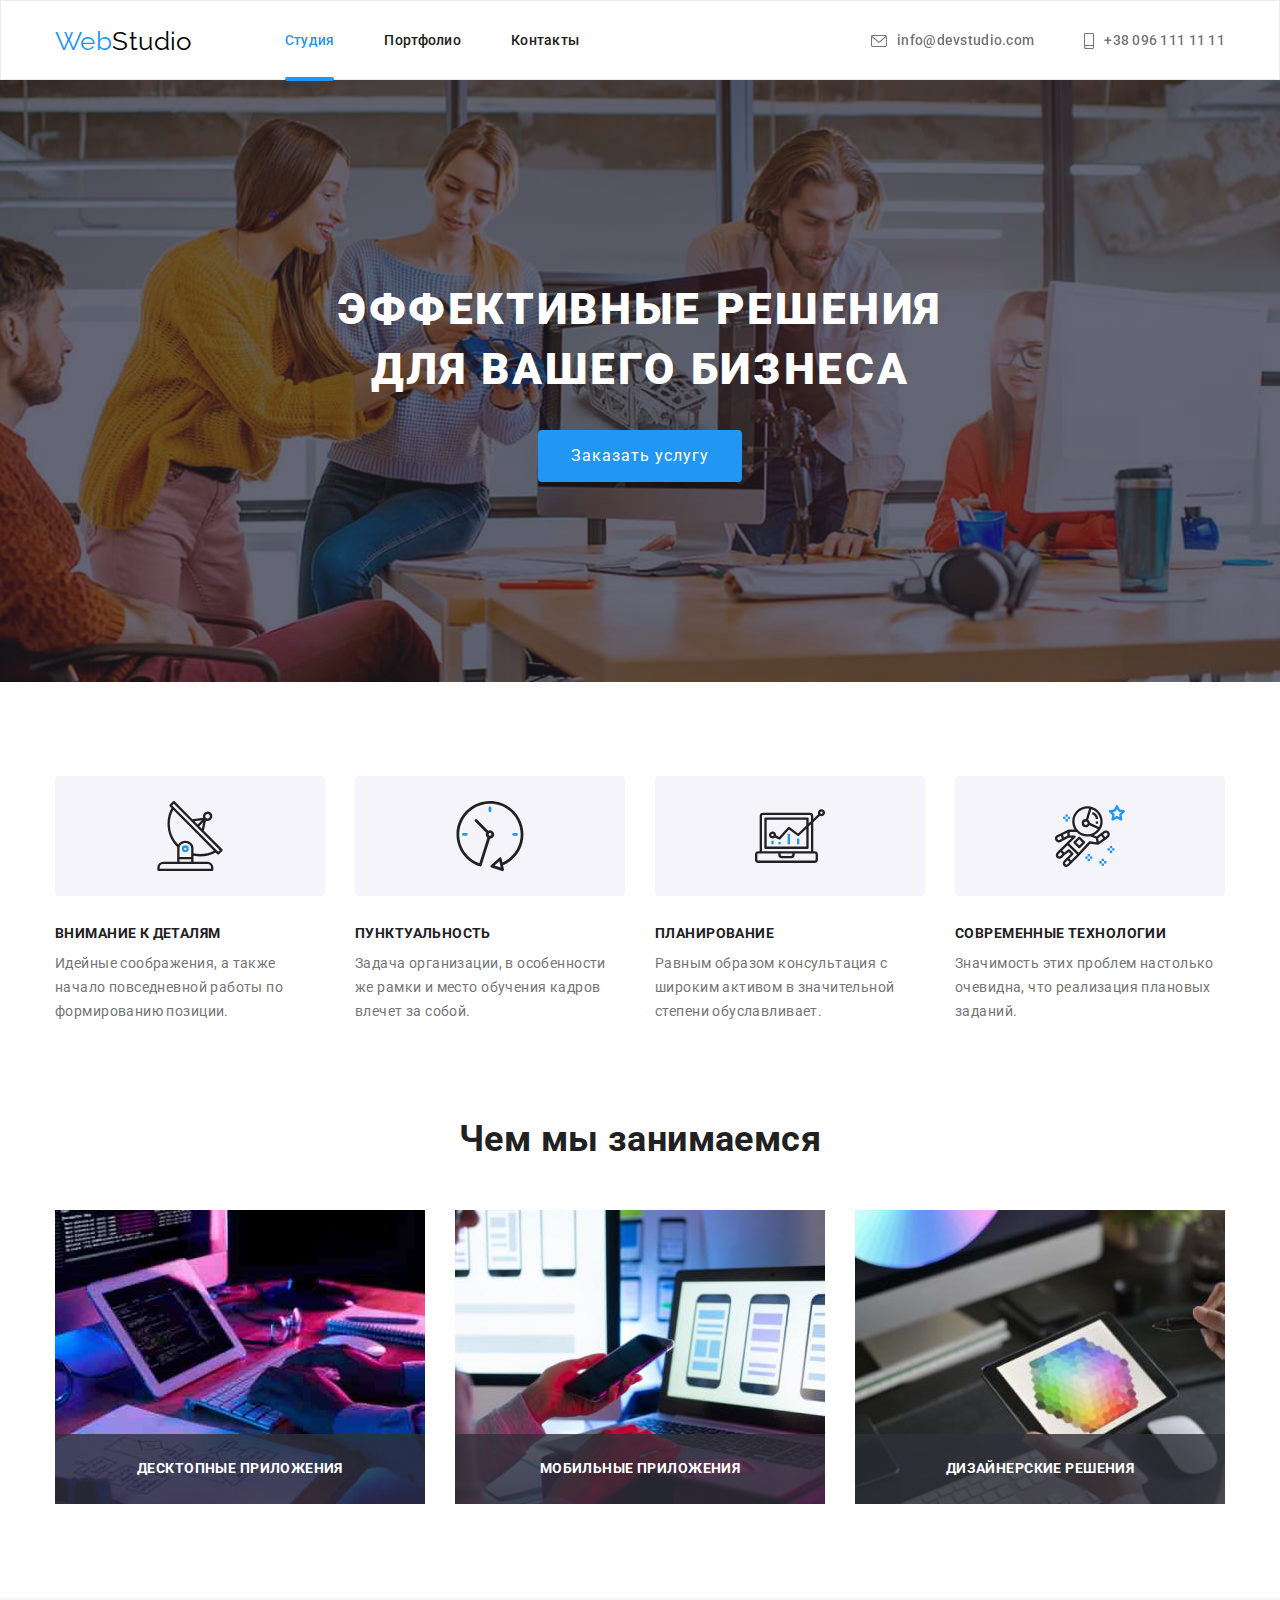
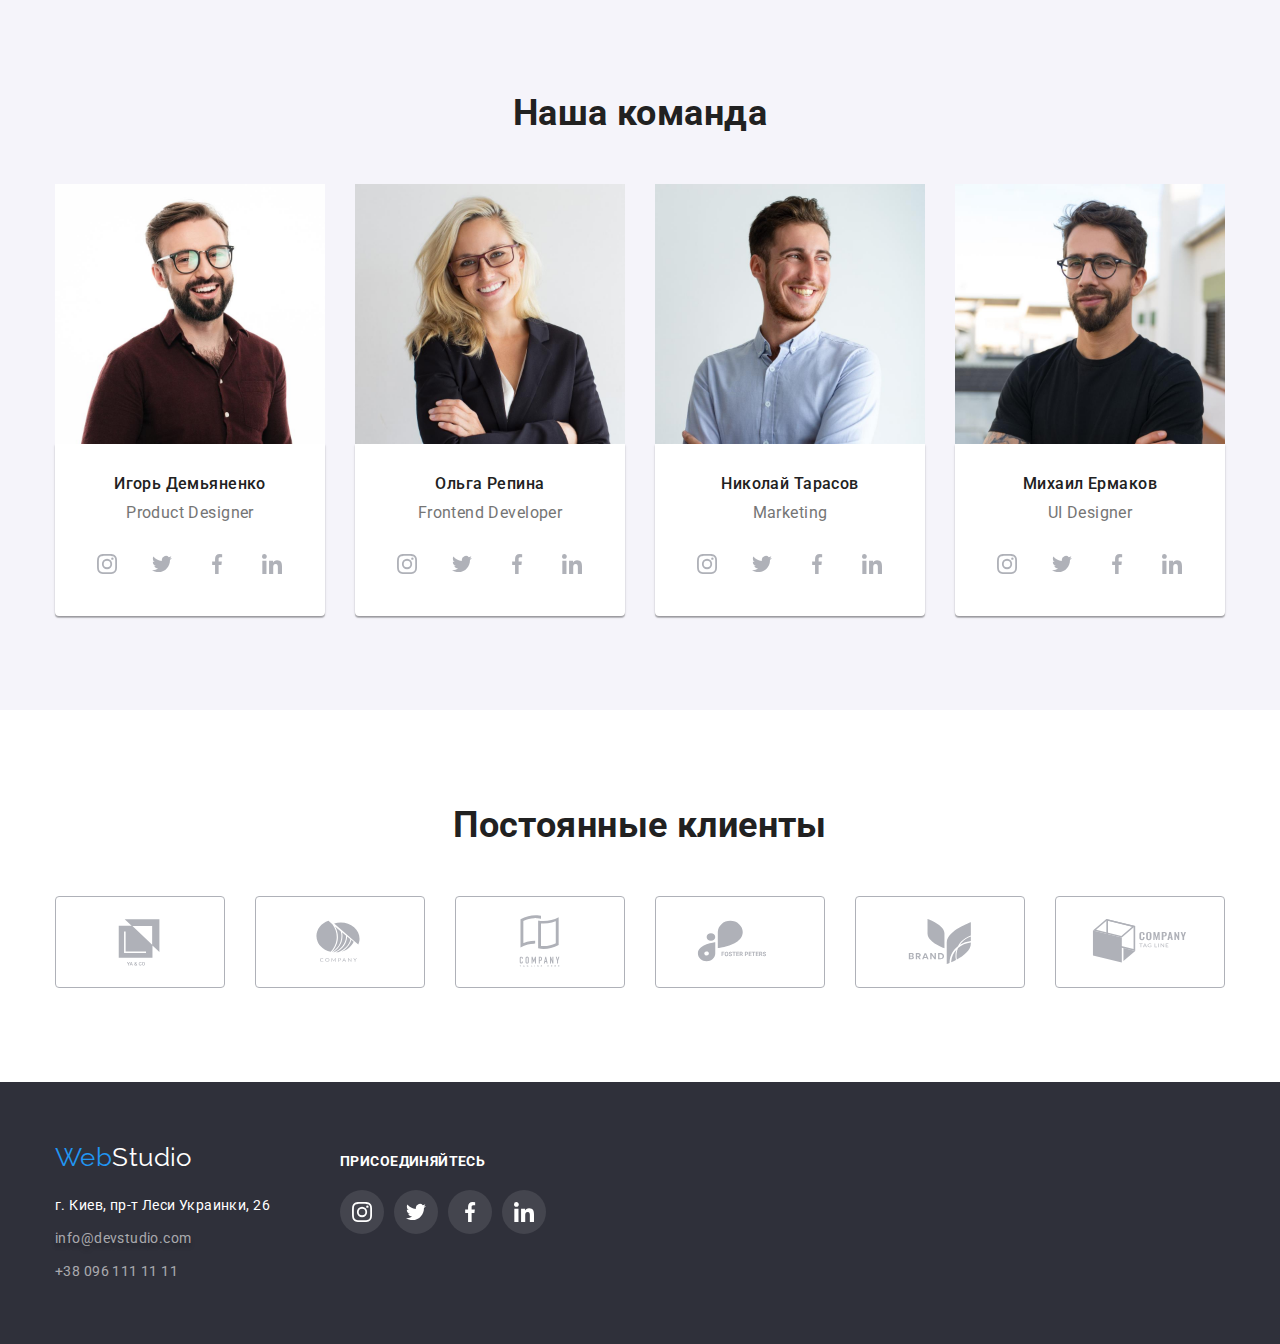
==== index.html @ cf783aad "+" ====
<!DOCTYPE html>
<html lang="ru">
<head>
  <meta charset="UTF-8">
  <meta http-equiv="X-UA-Compatible" content="IE=edge">
  <meta name="viewport" content="width=device-width, initial-scale=1.0">
  <title>WebStudio</title>
  <link rel="preconnect" href="https://fonts.gstatic.com">
  <link href="https://fonts.googleapis.com/css2?family=Raleway:wght@700&family=Roboto:wght@400;500;700;900&display=swap"
    rel="stylesheet">
  <link rel="stylesheet" href="https://cdnjs.cloudflare.com/ajax/libs/modern-normalize/1.0.0/modern-normalize.min.css">
  <link rel="stylesheet" href="./css/styles.css">
</head>
<body>
  <header class="header">
    <div class="container nav">
      <nav class="main-nav">
        <a href="./index.html" class="logo part-one" lang="en">Web<span class="logo part-two">Studio</span></a>
        <ul class="site-nav">
          <li class="item"><a href="./index.html" class="link current">Студия</a></li>
          <li class="item"><a href="./portfolio.html" class="link">Портфолио</a></li>
          <li class="item"><a href="" class="link">Контакты</a></li>  
        </ul>
      </nav>
      <ul class="contact-header">
        <li class="item"><a href="mailto:info@devstudio.com" class="link " lang="en"><svg class="svg-email">
          <use href="./images/icon.svg#icon-envelope"></use>
        </svg> info@devstudio.com</a></li>
        <li class="item"><a href="tel:+380961111111" class="link "> <svg class="svg-tell">
          <use href="./images/icon.svg#icon-smartphone"></use>
        </svg>+38 096 111 11 11</a></li>
      </ul>
    </div>
  </header>
  <main>
    <!--Banner-->
    <section class="banner">
      <h1 class="banner-title">Эффективные решения <br> для вашего бизнеса</h1>
      <button class="buttun primary" data-modal-open type="button"> Заказать услугу </button>
    </section>
    <div class="backdrop is-hidden" data-modal>
      <div class="modal">
        <button class="buttun close" data-modal-close>
          <span class="hide">Закрыть</span>
          <svg class="svg-buttun">
            <use href="./images/icon.svg#icon-close-black"></use>
          </svg>
        </button>

        <h2>Оставьте свои данные, мы вам перезвоним</h2>
        <form class="js-speaker-form">
          <label for="name">Имя</label>
          <input type="text" name="name" id="name">
          <svg class="svg-buttun">
            <use href="./images/icon.svg#icon-human-modal-+"></use>
          </svg>

          <label for="tel">Телефон</label>
          <input type="tel" name="tel" id="tel">
          <svg class="svg-buttun">
            <use href="./images/icon.svg#icon-phone-modal"></use>
          </svg>

          <label for="email">Почта</label>
          <input type="email" name="email" id="email">
          <svg class="svg-buttun">
            <use href="./images/icon.svg#icon-mail-modal"></use>
          </svg>

          <label for="feedback">Коментарий</label>
          <textarea name="feedback" rows="5" id="feedback" placeholder="Введите текст"></textarea>
          <div role="agreement-conditions">
            <input type="checkbox" name="agreement-conditions" value="agreement-conditions" id="agreement-conditions">
            <label for="agreement-conditions">Соглашаюсь с рассылкой и принимаю <span>Условия договора</span> </label>
          </div>



          <button type="submit">Отправить</button>
        </form>
      </div>
    </div>
    <!--particular qualities-->
    <section class="section">
      <div class="container">
        <h2 class="section-title hide"> Особенности </h2>
        <ul class="qualities-list">
          <li class="item">
            <div class="icon-svg"><svg class="svg-qualities">
              <use href="./images/icon.svg#icon-antenna"></use>
              </svg>
            </div>
            <h3 class="title">Внимание к деталям</h3>
            <p> Идейные соображения, а также начало повседневной работы по формированию позиции.</p>
          </li> 
          <li class="item">
            <div class="icon-svg">
              <svg class="svg-qualities">
              <use href="./images/icon.svg#icon-clock"></use>
              </svg>
            </div>
            <h3 class="title">Пунктуальность</h3>
            <p> Задача организации, в особенности же рамки и место обучения кадров влечет за собой.</p>
          </li>
          <li class="item">
            <div class="icon-svg">
              <svg class="svg-qualities">
              <use href="./images/icon.svg#icon-diagram"></use>
              </svg>
            </div>
            <h3 class="title">Планирование</h3>
            <p> Равным образом консультация с широким активом в значительной степени обуславливает.</p>
          </li>
          <li class="item">
            <div class="icon-svg">
              <svg class="svg-qualities">
              <use href="./images/icon.svg#icon-astronaut"></use>
              </svg>
            </div>
            <h3 class="title">Современные технологии</h3>
            <p> Значимость этих проблем настолько очевидна, что реализация плановых заданий.</p>
          </li>
        </ul> 
      </div>
    </section>
    <!--What are we doing-->
    <section class="section doing">
      <div class="container">
        <h2 class="section-title">Чем мы занимаемся</h2>
        <ul class="doing-list">
          <li class="item"> 
            <div class="product-thumb">
              <img class="card-image no-gap" src="./images/leptop.jpg" alt="ноутбук" width="370" height="294"> 
              <div class="box">
                <h3 class="title">Десктопные приложения</h3>
              </div>              
            </div>
          </li>
          <li class="item">
            <div class="product-thumb">
              <img class="card-image no-gap" src="./images/phone.jpg" alt="телефон" width="370" height="294">
              <div class="box">
                <h3 class="title">Мобильные приложения</h3>
              </div>              
            </div>
          </li>
          <li class="item">
            <div class="product-thumb">
              <img class="card-image no-gap" src="./images/tablet.jpg" alt="планшет" width="370" height="294">
              <div class="box">
                <h3 class="title">Дизайнерские решения</h3>
              </div>               
            </div>
          </li>
        </ul>
      </div>
    </section>
    <!--Team-->
    <section class="section team">
      <div class="container">
        <h2 class="section-title">Наша команда</h2>
        <ul class="team-list">
          <li class="item">
            <img class="card-image no-gap" src="./images/product.jpg" alt="Дизайнер_продуктов" width="270" height="260" >
            <div class="content-team">
              <h3 class="title name">Игорь Демьяненко</h3>  
              <p class="text" lang="en"> Product Designer </p>
              <ul class="social-network-list">
                <li class="item"><a href="" class="link-instagram" target="_blank" rel="noreferrer noopener"><svg
                      class="svg-social-network">
                      <use href="./images/icon.svg#icon-instagram"></use>
                    </svg><span class="hide" lang="en">Instagram</span></a></li>
                <li class="item"><a href="" class="link-twitter" target="_blank" rel="noreferrer noopener"><svg
                      class="svg-social-network">
                      <use href="./images/icon.svg#icon-twitter"></use>
                    </svg> <span class="hide" lang="en">Twitter</span></a></li>
                <li class="item"><a href="" class="link-facebook" target="_blank" rel="noreferrer noopener"><svg
                      class="svg-social-network">
                      <use href="./images/icon.svg#icon-facebook"></use>
                    </svg> <span class="hide" lang="en">Facebook</span></a></li>
                <li class="item"><a href="" class="link-linkedin" target="_blank" rel="noreferrer noopener"><svg
                      class="svg-social-network">
                      <use href="./images/icon.svg#icon-linkedin"></use>
                    </svg> <span class="hide" lang="en">Linkedin</span></a></li>
              </ul>
            </div>
          
          </li>
          <li class="item">
            <img class="card-image no-gap" src="./images/frontend.jpg" alt="Фронтенд-разработчик" width="270" height="260">
            <div class="content-team">
              <h3 class="title name">Ольга Репина</h3>
              <p class="text" lang="en"> Frontend Developer </p>
              <ul class="social-network-list">
                <li class="item"><a href="" class="link-instagram" target="_blank" rel="noreferrer noopener"><svg
                      class="svg-social-network">
                      <use href="./images/icon.svg#icon-instagram"></use>
                    </svg><span class="hide" lang="en">Instagram</span></a></li>
                <li class="item"><a href="" class="link-twitter" target="_blank" rel="noreferrer noopener"><svg
                      class="svg-social-network">
                      <use href="./images/icon.svg#icon-twitter"></use>
                    </svg> <span class="hide" lang="en">Twitter</span></a></li>
                <li class="item"><a href="" class="link-facebook" target="_blank" rel="noreferrer noopener"><svg
                      class="svg-social-network">
                      <use href="./images/icon.svg#icon-facebook"></use>
                    </svg> <span class="hide" lang="en">Facebook</span></a></li>
                <li class="item"><a href="" class="link-linkedin" target="_blank" rel="noreferrer noopener"><svg
                      class="svg-social-network">
                      <use href="./images/icon.svg#icon-linkedin"></use>
                    </svg> <span class="hide" lang="en">Linkedin</span></a></li>
              </ul>
            </div>
          </li>
          <li class="item">
            <img class="card-image no-gap" src="./images/marketing.jpg" alt="Маркетолог" width="270" height="260">
            <div class="content-team">
              <h3 class="title name">Николай Тарасов</h3>
              <p class="text" lang="en"> Marketing </p>
              <ul class="social-network-list">
                <li class="item"><a href="" class="link-instagram" target="_blank" rel="noreferrer noopener"><svg
                      class="svg-social-network">
                      <use href="./images/icon.svg#icon-instagram"></use>
                    </svg><span class="hide" lang="en">Instagram</span></a></li>
                <li class="item"><a href="" class="link-twitter" target="_blank" rel="noreferrer noopener"><svg
                      class="svg-social-network">
                      <use href="./images/icon.svg#icon-twitter"></use>
                    </svg> <span class="hide" lang="en">Twitter</span></a></li>
                <li class="item"><a href="" class="link-facebook" target="_blank" rel="noreferrer noopener"><svg
                      class="svg-social-network">
                      <use href="./images/icon.svg#icon-facebook"></use>
                    </svg> <span class="hide" lang="en">Facebook</span></a></li>
                <li class="item"><a href="" class="link-linkedin" target="_blank" rel="noreferrer noopener"><svg
                      class="svg-social-network">
                      <use href="./images/icon.svg#icon-linkedin"></use>
                    </svg> <span class="hide" lang="en">Linkedin</span></a></li>
              </ul>
            </div>
          </li>
          <li class="item">
            <img class="card-image no-gap" src="./images/designer.jpg" alt="Дизайнер_пользовательского_интерфейса" width="270" height="260">
            <div class="content-team">
              <h3 class="title name">Михаил Ермаков</h3>
              <p class="text" lang="en"> UI Designer </p>
              <ul class="social-network-list">
                <li class="item"><a href="" class="link-instagram" target="_blank" rel="noreferrer noopener"><svg
                      class="svg-social-network">
                      <use href="./images/icon.svg#icon-instagram"></use>
                    </svg><span class="hide" lang="en">Instagram</span></a></li>
                <li class="item"><a href="" class="link-twitter" target="_blank" rel="noreferrer noopener"><svg
                      class="svg-social-network">
                      <use href="./images/icon.svg#icon-twitter"></use>
                    </svg> <span class="hide" lang="en">Twitter</span></a></li>
                <li class="item"><a href="" class="link-facebook" target="_blank" rel="noreferrer noopener"><svg
                      class="svg-social-network">
                      <use href="./images/icon.svg#icon-facebook"></use>
                    </svg> <span class="hide" lang="en">Facebook</span></a></li>
                <li class="item"><a href="" class="link-linkedin" target="_blank" rel="noreferrer noopener"><svg
                      class="svg-social-network">
                      <use href="./images/icon.svg#icon-linkedin"></use>
                    </svg> <span class="hide" lang="en">Linkedin</span></a></li>
              </ul>
            </div>
          </li>
        </ul>
      </div>
    </section>
    <!--Regular customers-->
    <section class="regular-customers">
      <div class="container">
        <h2 class="section-title">Постоянные клиенты</h2>
        <ul class="regular-customers-list">
          <li class="item"><a href="" class="link-company"><svg class="svg-company" >
            <use href="./images/icon.svg#icon-yaco">
            </use></svg></a></li>
          <li class="item"><a href="" class="link-company"><svg class="svg-company">
            <use href="./images/icon.svg#icon-company"></use>
          </svg></a></li>
          <li class="item"><a href="" class="link-company"><svg class="svg-company">
            <use href="./images/icon.svg#icon-company_tag_line_here"></use>
          </svg></a></li>
          <li class="item"><a href="" class="link-company"><svg class="svg-company">
            <use href="./images/icon.svg#icon-foster_peters"></use>
          </svg></a></li>
          <li class="item"><a href="" class="link-company"><svg class="svg-company">
            <use href="./images/icon.svg#icon-brand"></use>
          </svg></a></li>
          <li class="item"><a href="" class="link-company"><svg class="svg-company">
            <use href="./images/icon.svg#icon-company_tag_line"></use>
          </svg></a></li>
        </ul>
      </div>
    </section>
  </main>
  <footer>
    <div class="container footer">
      <div>
        <a href="./index.html" class="logo part-one footer" lang="en">Web<span class="logo part-three">Studio</span></a>
        <address class="address">
          <p class="location">г. Киев, пр-т Леси Украинки, 26</p>
          <ul class="contact-footer">
            <li class="item"><a href="mailto:info@devstudio.com" class="link mail" lang="en">info@devstudio.com</a></li>
            <li class="item"><a href="tel:+380961111111" class="link">+38 096 111 11 11</a></li>
          </ul>
        </address>
      </div>
      <div class="social-network-footer">
        <h2 class="social-titel">Присоединяйтесь</h2>
        <ul class="social-network-list">
          <li class="item"><a href="" class="link-instagram" target="_blank" rel="noreferrer noopener"><svg class="svg-social-network">
            <use href="./images/icon.svg#icon-instagram"></use>
          </svg><span class="hide" lang="en">Instagram</span></a></li>
          <li class="item"><a href="" class="link-twitter" target="_blank" rel="noreferrer noopener"><svg class="svg-social-network">
            <use href="./images/icon.svg#icon-twitter"></use>
          </svg>  <span class="hide" lang="en">Twitter</span></a></li>
          <li class="item"><a href="" class="link-facebook" target="_blank" rel="noreferrer noopener"><svg class="svg-social-network">
            <use href="./images/icon.svg#icon-facebook"></use>
          </svg> <span class="hide" lang="en">Facebook</span></a></li>
          <li class="item"><a href="" class="link-linkedin" target="_blank" rel="noreferrer noopener"><svg class="svg-social-network">
            <use href="./images/icon.svg#icon-linkedin"></use>
          </svg> <span class="hide" lang="en">Linkedin</span></a></li>
        </ul>
      </div>
    </div>
  </footer>
  <!--Auto height header -->
  <script>
    const { height : HeaderHeight } = document
     .querySelector(".header")
     .getBoundingClientRect();
    
    document.body.style.paddingTop= `${HeaderHeight}px`;
      
  </script>
  <script src="./js/modal.js"></script>
  <script>
    (() => {
        document.querySelector('.js-speaker-form').addEventListener('submit', e => {
          e.preventDefault();

          new FormData(e.currentTarget).forEach((value, name) =>
            console.log(`${name}: ${value}`),
          );
        });
      })();
  </script>
</body>
</html>
---- css/styles.css ----
/* Цвет основного текста #757575 */
/* Вторичный цвет текста #212121 */
/* Вторичный цвет футера текста #FFFFFF*/
/* Цвет логотипа  #2196F3 ,#000000*/
/* Акцент #2196F3 */
/* Основной цвет фона #757575 */
/* Вторичный цвет фона #F5F4FA */
/* Цвет фона банер и футер #2F303A */

:root {
  --primary-text-color: #757575;
  --tiile-text-color: #212121;
  --accent-color: #2196f3;
  --accent-secondary-color: #188ce8;
  --primary-background-color: #ffffff;
  --secondary-background-color: #2f303a;
  --third-background-color: #f5f4fa;
  --logo-color: #000000;
  --contact-text-footer-color: rgba(255, 255, 255, 0.6);
}

body {
  margin: 0;
  background-color: var(--primary-background-color);
  color: var(--primary-text-color);
  font-family: Roboto, sans-serif;
  font-size: 14px;
  line-height: 1.71;
  letter-spacing: 0.03em;
}
/*========Reset==========*/
ul {
  margin: 0;
  padding: 0;
  list-style: none;
}

h1,
h2,
h3,
p {
  margin-top: 0;
  margin-bottom: 0;
}
h1,
h2,
h3 {
  font-size: 14px;
}

/*=======End Reset=======*/
/*======Global class======*/
.container {
  margin-left: auto;
  margin-right: auto;
  padding-left: 15px;
  padding-right: 15px;
  width: 1200px;
}
.title {
  margin-bottom: 10px;
}
.section {
  padding-top: 94px;
  padding-bottom: 94px;
}
.hide-banner,
.section-title.hide,
.social-network-list .hide,
.backdrop .hide {
  position: absolute;
  width: 1px;
  height: 1px;
  margin: -1px;
  border: 0;
  padding: 0;
  white-space: nowrap;
  clip-path: inset(100%);
  clip: rect(0 0 0 0);
  overflow: hidden;
}

/*======buttun==========*/
.buttun {
  cursor: pointer;
  font-size: 16px;
  border-radius: 4px;
  border: 1px solid transparent;

  transition: background-color 250ms cubic-bezier(0.4, 0, 0.2, 1),
    color 250ms cubic-bezier(0.4, 0, 0.2, 1),
    box-shadow 250ms cubic-bezier(0.4, 0, 0.2, 1);
}
.buttun.primary {
  display: inline-block;

  color: var(--primary-background-color);
  background-color: var(--accent-color);
  line-height: 1.88;

  letter-spacing: 0.06em;
  padding: 10px 32px;
  text-align: center;
}
.buttun.secondary {
  display: inline-block;
  color: var(--tiile-text-color);
  background-color: var(--third-background-color);
  font-weight: 500;
  line-height: 1.63;
  padding: 6px 22px;
  min-width: 73px;
  min-height: 38px;
  text-align: center;
}
.buttun.primary:hover,
.buttun.primary:focus {
  background-color: var(--accent-secondary-color);
}
.buttun.secondary:hover,
.buttun.secondary:focus {
  color: var(--primary-background-color);
  background-color: var(--accent-color);
  box-shadow: 0px 3px 1px rgba(0, 0, 0, 0.1), 0px 1px 2px rgba(0, 0, 0, 0.08),
    0px 2px 2px rgba(0, 0, 0, 0.12);
  border-radius: 4px;
}
/*====== END Global class======*/
/*=======Header============*/
/*=======Logo==============*/
.header {
  position: fixed;
  top: 0;
  left: 0;

  width: 100%;
  height: 80px;

  background-color: var(--primary-background-color);
  border: 1px solid #ececec;
  z-index: 2;
}

.logo {
  font-family: Raleway, sans-serif;
  font-size: 26px;
  line-height: 1.19;
  text-decoration: none;
}
.logo.part-one {
  color: var(--accent-color);
}
.logo.part-two {
  color: var(--logo-color);
}
.container.nav,
.main-nav {
  display: flex;
  align-items: center;
}

/*=======Site nav=======*/
.site-nav {
  display: flex;
  margin-left: 93px;
}
.site-nav .link {
  display: block;
  padding-top: 32px;
  padding-bottom: 32px;

  color: var(--tiile-text-color);

  font-weight: 500;
  line-height: 1.14;
  letter-spacing: 0.02em;
  text-decoration: none;

  transition: color 250ms cubic-bezier(0.4, 0, 0.2, 1);
}
.site-nav .link:hover,
.site-nav .link:focus {
  color: var(--accent-color);
}
.site-nav .link.current {
  position: relative;
  color: var(--accent-color);
}
.site-nav .link.current::after {
  position: absolute;
  bottom: 0;
  left: 0;

  display: block;
  content: '';
  height: 4px;
  width: 100%;
  margin-top: 28px;
  background: #2196f3;
  border-radius: 2px;
}
.contact-header .item + .item,
.site-nav .item + .item {
  margin-left: 50px;
}

/*======contact==========*/
.contact-header {
  display: flex;
  margin-left: auto;
}

.contact-header .link {
  display: flex;
  align-items: center;
  padding-top: 32px;
  padding-bottom: 32px;

  color: var(--primary-text-color);

  font-weight: 500;
  line-height: 1.14;
  letter-spacing: 0.02em;
  text-decoration: none;

  transition: color 250ms cubic-bezier(0.4, 0, 0.2, 1);
}
.contact-footer .link {
  color: var(--contact-text-footer-color);
  line-height: 1.71;
  text-decoration: none;
}
.contact-footer .link.mail {
  text-shadow: 0px 4px 4px rgba(0, 0, 0, 0.25);
}

.contact-header .link:hover,
.contact-header .link:focus {
  color: var(--accent-color);
}
.contact-header .item.email,
.contact-header .item.tell {
  display: flex;
  align-items: center;
}
.contact-header .svg-email {
  width: 16px;
  height: 12px;
  margin-right: 10px;
  fill: currentColor;
}
.contact-header .svg-tell {
  width: 10px;
  height: 16px;
  margin-right: 10px;
  fill: currentColor;
}

/*======= END Header============*/
/*========Main===========*/
/*========Banner=========*/
.banner {
  max-width: 1600px;
  margin-left: auto;
  margin-right: auto;
  background-color: var(--secondary-background-color);
  background-image: linear-gradient(
      to right,
      rgba(47, 48, 58, 0.4),
      rgba(47, 48, 58, 0.4)
    ),
    url(../images/baner.jpg);
  background-repeat: no-repeat;
  background-position: center;
  background-size: cover;
  text-align: center;
  padding: 200px 0;
}
.banner-title {
  margin-bottom: 30px;
  color: var(--primary-background-color);
  font-weight: 900;
  font-size: 44px;
  line-height: 1.36;
  letter-spacing: 0.06em;
  text-transform: uppercase;
}
.section-title,
.hide-banner {
  margin-bottom: 50px;
  color: var(--tiile-text-color);
  font-size: 36px;
  line-height: 1.17;
  text-align: center;
}

/*======particular qualities======*/
.qualities-list,
.doing-list,
.team-list {
  display: flex;
}
.qualities-list .item + .item,
.doing-list .item + .item,
.team-list .item + .item {
  margin-left: 30px;
}
.qualities-list .item,
.team-list .item {
  width: 270px;
}
.qualities-list .title {
  color: var(--tiile-text-color);
  line-height: 1.14;
  text-transform: uppercase;
}
.icon-svg {
  display: flex;
  align-items: center;
  justify-content: center;
  height: 120px;
  background-color: #f5f4fa;
  border-radius: 4px;
  margin-bottom: 30px;
}
.qualities-list .svg-qualities {
  width: 70px;
  height: 70px;
}
/*========What are we doing========*/
.section.doing {
  padding-top: 0;
  padding-bottom: 94px;
}
.card-image.no-gap {
  display: block;
}
.doing-list .item {
  width: 370px;
}
.doing-list .product-thumb {
  position: relative;
}
.section.doing .box {
  position: absolute;
  bottom: 0;
  right: 0;

  display: flex;
  align-items: center;
  justify-content: center;
  text-align: center;
  width: 370px;
  height: 70px;

  background: rgba(47, 48, 58, 0.8);
}
.section.doing .title {
  color: var(--primary-background-color);
  line-height: 1.14;
  text-transform: uppercase;
  margin: 0;
}
/*========Team=========*/
.section.team {
  text-align: center;
  background-color: var(--third-background-color);
}
.content-team {
  padding: 30px;
  background-color: var(--primary-background-color);
  box-shadow: 0px 1px 3px rgba(0, 0, 0, 0.12), 0px 1px 1px rgba(0, 0, 0, 0.14),
    0px 2px 1px rgba(0, 0, 0, 0.2);
  border-radius: 0px 0px 4px 4px;
}
.team-list .title {
  color: var(--tiile-text-color);
  font-weight: 500;
}
.team-list .text,
.team-list .title {
  font-size: 16px;
  line-height: 1.19;
}
.content-team .svg-social-network {
  height: 20px;
  width: 20px;
  fill: currentColor;
}
.content-team .link-instagram,
.content-team .link-twitter,
.content-team .link-facebook,
.content-team .link-linkedin {
  color: #afb1b8;
  background-color: transparent;

  transition: color 250ms cubic-bezier(0.4, 0, 0.2, 1),
    background-color 250ms cubic-bezier(0.4, 0, 0.2, 1);
}
.content-team .link-instagram:hover,
.content-team .link-twitter:hover,
.content-team .link-facebook:hover,
.content-team .link-linkedin:hover,
.content-team .link-instagram:focus,
.content-team .link-twitter:focus,
.content-team .link-facebook:focus,
.content-team .link-linkedin:focus {
  color: var(--primary-background-color);
  background-color: var(--accent-color);
}
/*=========Regular customers======*/
.regular-customers {
  padding: 94px 0;
}
.regular-customers-list {
  display: flex;
}

.regular-customers-list .svg-company {
  width: 106px;
  height: 60px;
  fill: currentColor;
}

.regular-customers-list .link-company {
  display: flex;
  align-items: center;
  justify-content: center;
  width: 170px;
  height: 92px;
  border: 1px solid #afb1b8;
  border-radius: 4px;
  color: #afb1b8;

  transition: color 250ms cubic-bezier(0.4, 0, 0.2, 1),
    border 250ms cubic-bezier(0.4, 0, 0.2, 1);
}
.regular-customers-list .link-company:hover,
.regular-customers-list .link-company:focus {
  border: 1px solid var(--accent-color);
  color: var(--accent-color);
}
.regular-customers-list .item + .item {
  margin-left: 30px;
}

/*========Portfolio========*/
.section.portfolio {
  padding-top: 88px;
  padding-bottom: 100px;
}
.filter-list {
  display: flex;
  justify-content: center;
  margin-bottom: 34px;
}
.filter-list .item + .item {
  margin-left: 8px;
}
.portfolio-list {
  display: flex;
  flex-wrap: wrap;
}
.portfolio-list .item {
  flex-basis: calc((100% - 60px) / 3);
  margin-right: 30px;
  margin-bottom: 30px;
  background: var(--primary-background-color);
}
.portfolio-list .item:nth-child(3n) {
  margin-right: 0;
}
.portfolio-list .item:nth-last-child(-n + 3) {
  margin-bottom: 0;
}
.portfolio-list .item-link {
  display: block;
  text-decoration: none;

  transition: box-shadow 250ms cubic-bezier(0.4, 0, 0.2, 1);
}
.portfolio-list .item-link:hover,
.portfolio-list .item-link:focus {
  box-shadow: 0px 1px 1px rgba(0, 0, 0, 0.12), 0px 4px 4px rgba(0, 0, 0, 0.06),
    1px 4px 6px rgba(0, 0, 0, 0.16);
}
.content-portfolio {
  padding: 20px 24px;
  border-right-width: 1px;
  border-right-style: solid;
  border-right-color: #eeeeee;
  border-left-width: 1px;
  border-left-style: solid;
  border-left-color: #eeeeee;
  border-bottom-width: 1px;
  border-bottom-style: solid;
  border-bottom-color: #eeeeee;
}
.portfolio-list .title {
  margin: 0 0 4px 0;
  color: var(--tiile-text-color);
  font-size: 18px;
  line-height: 2;
  letter-spacing: 0.06em;
  border-right-width: 1px;
}
.portfolio-list .text {
  font-size: 16px;
  line-height: 1.88;
  border-right-width: 1px;
  color: var(--primary-text-color);
}
.section.portfolio .product-thumb {
  position: relative;
  overflow: hidden;
}
.product-overlay {
  position: absolute;
  top: 0;
  left: 0;
  transform: translateY(294px);

  width: 100%;
  height: 100%;
  padding: 63px 24px;
  font-size: 18px;
  line-height: 1.55;

  color: var(--primary-background-color);
  background-color: rgba(33, 150, 243, 0.9);
  opacity: 0;
  transition: transform 250ms cubic-bezier(0.4, 0, 0.2, 1);
}
.item-link:hover .product-overlay,
.item-link:focus .product-overlay {
  transform: translateY(0);
  opacity: 1;
}
/*======== END Main===========*/
/*========Footer==============*/
footer {
  background-color: var(--secondary-background-color);
  padding-top: 60px;
  padding-bottom: 60px;
}
.container.footer {
  display: flex;
  align-items: baseline;
}
.address {
  margin-top: 20px;
  font-style: normal;
}
.logo.part-three {
  color: var(--primary-background-color);
}
.location {
  color: var(--primary-background-color);
  line-height: 1.71;
}
.contact-footer .item,
.location {
  margin-bottom: 9px;
  display: block;
}
.contact-footer .item:nth-child(2) {
  margin-bottom: 0;
}
.social-network-footer {
  margin-left: 70px;
}
.social-titel {
  line-height: 1.14;
  text-transform: uppercase;
  color: var(--primary-background-color);
}
.social-network-list {
  display: flex;
  margin-top: 20px;
}
.link-instagram,
.link-twitter,
.link-facebook,
.link-linkedin {
  display: flex;
  align-items: center;
  justify-content: center;
  height: 44px;
  width: 44px;
  border-radius: 50%;
  background-color: rgba(255, 255, 255, 0.1);

  transition: background-color 250ms cubic-bezier(0.4, 0, 0.2, 1);
}
.svg-social-network {
  height: 20px;
  width: 20px;
  fill: var(--primary-background-color);
}
.social-network-list .item + .item {
  margin-left: 10px;
}
.link-instagram:hover,
.link-twitter:hover,
.link-facebook:hover,
.link-linkedin:hover,
.link-instagram:focus,
.link-twitter:focus,
.link-facebook:focus,
.link-linkedin:focus {
  background-color: var(--accent-color);
}
/*========END Footer==============*/

/*========Backdrop=========*/
.backdrop {
  position: fixed;
  top: 0;
  left: 0;

  width: 100%;
  height: 100%;
  background-color: rgba(0, 0, 0, 0.2);

  z-index: 3;

  transform: scale(1);
  transition: opacity 250ms cubic-bezier(0.4, 0, 0.2, 1),
    transform 250ms cubic-bezier(0.4, 0, 0.2, 1);
}
.backdrop.is-hidden {
  opacity: 0;
  pointer-events: none;

  transform: scale(0);
  transition: opacity 250ms cubic-bezier(0.4, 0, 0.2, 1),
    transform 250ms cubic-bezier(0.4, 0, 0.2, 1);
}
.modal {
  position: absolute;
  left: 50%;
  top: 50%;
  transform: translate(-50%, -50%);

  width: 528px;
  height: 581px;

  background: var(--primary-background-color);
  box-shadow: 0px 1px 3px rgba(0, 0, 0, 0.12), 0px 1px 1px rgba(0, 0, 0, 0.14),
    0px 2px 1px rgba(0, 0, 0, 0.2);
  border-radius: 4px;
}
.buttun.close {
  display: flex;
  align-items: center;
  justify-content: center;
  height: 30px;
  width: 30px;
  margin: 8px 8px 0 490px;
  padding: 0;
  border-radius: 50%;
  background: #ffffff;
  border: 1px solid rgba(0, 0, 0, 0.1);
}
.backdrop .svg-buttun {
  width: 18px;
  height: 18px;
  fill: #000000;
}
.js-speaker-form {
  display: flex;
  flex-direction: column;
}
textarea {
  resize: none;
}
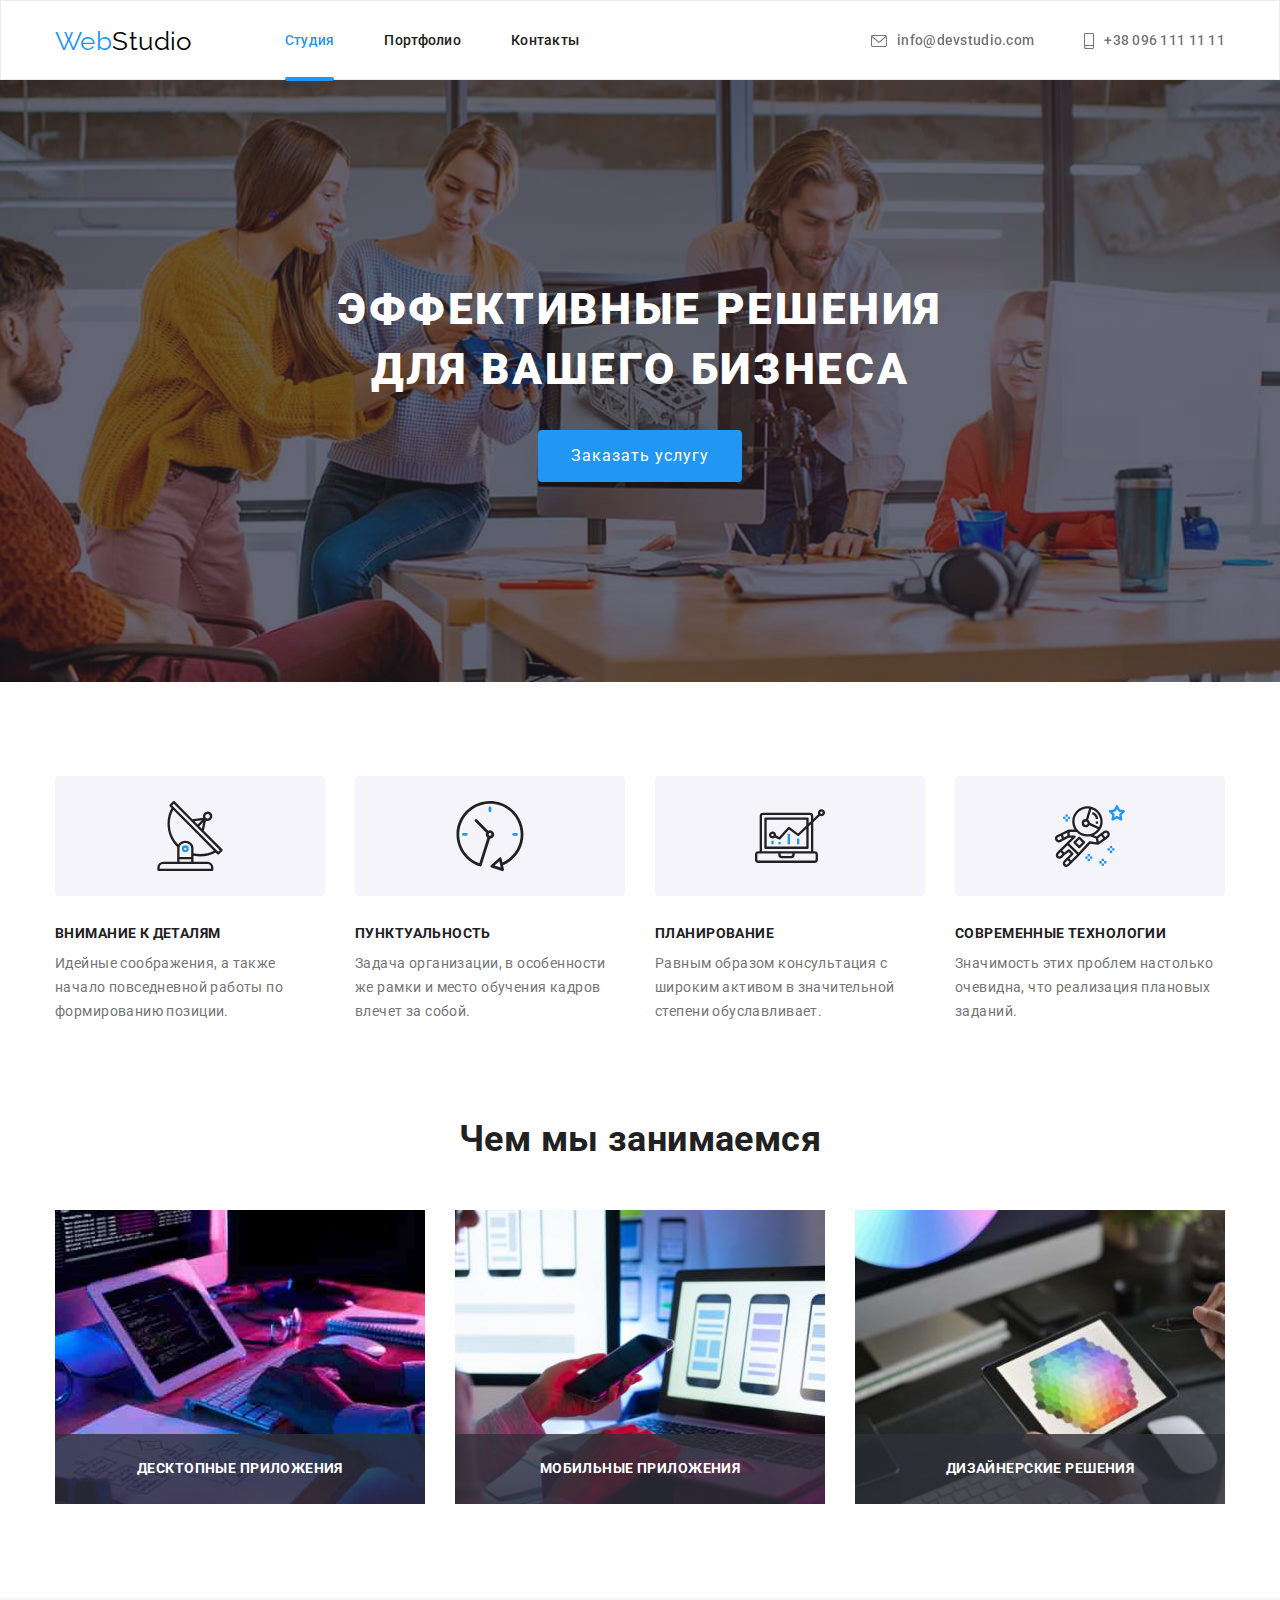
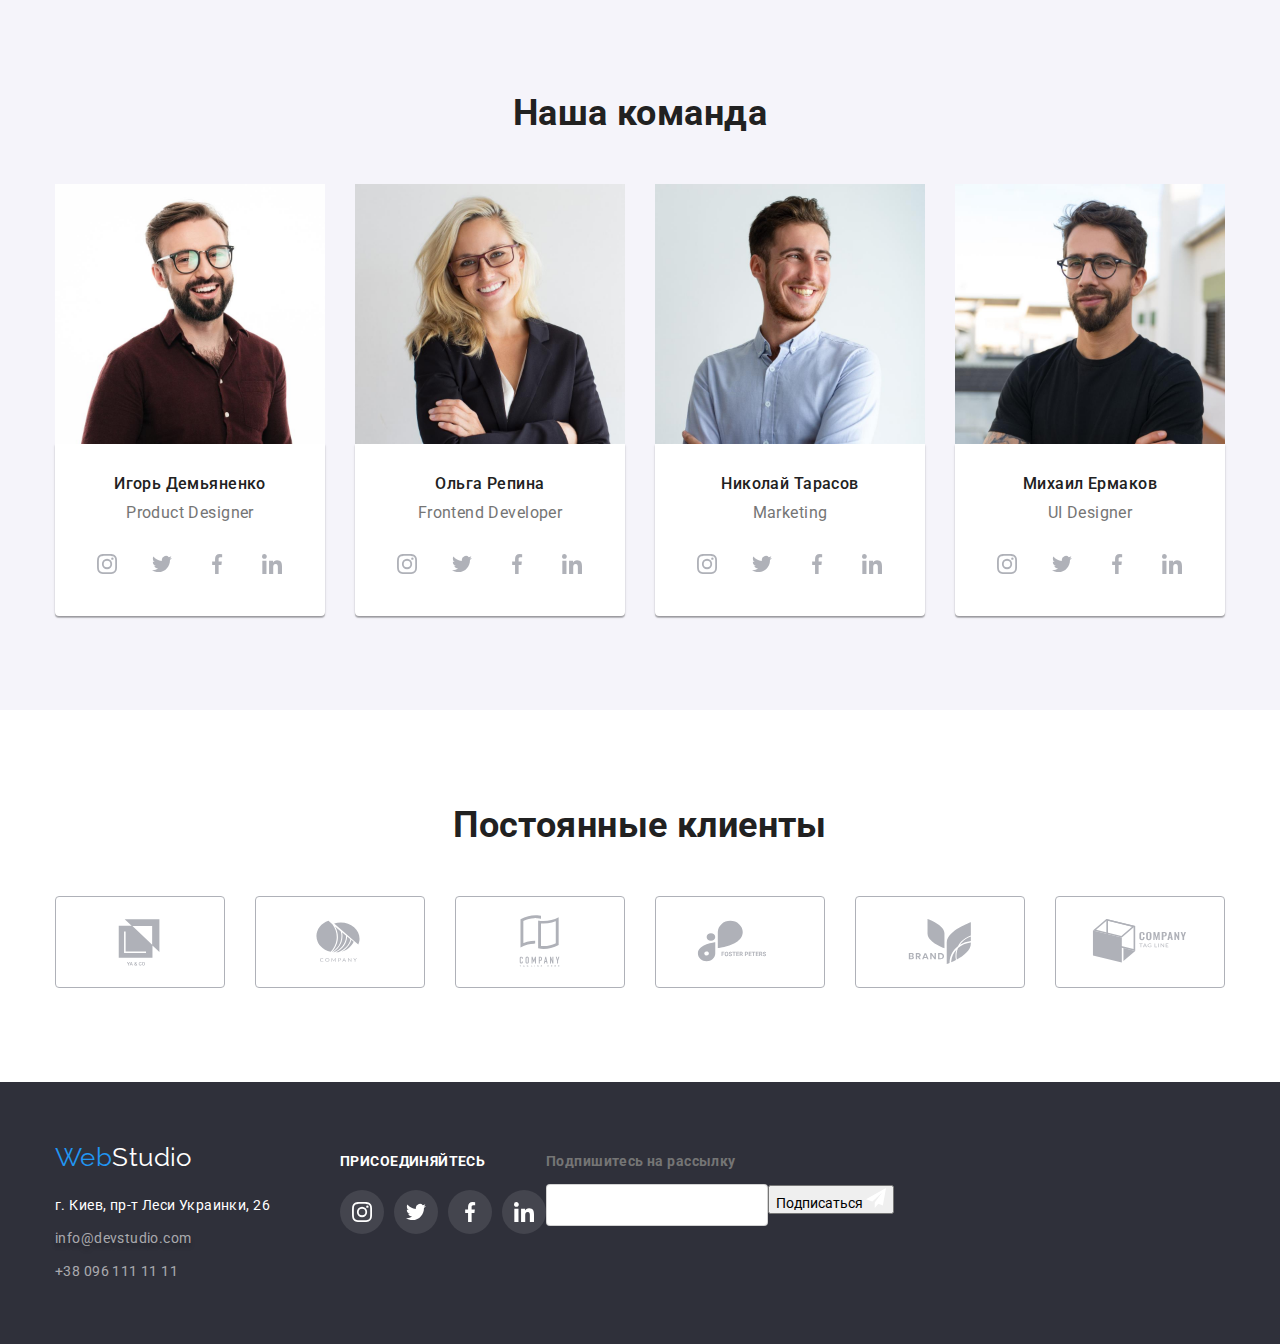
==== commit d5a83f36: "+" ====
--- a/index.html
+++ b/index.html
@@ -47,36 +47,40 @@
           </svg>
         </button>
 
-        <h2>Оставьте свои данные, мы вам перезвоним</h2>
-        <form class="js-speaker-form">
-          <label for="name">Имя</label>
-          <input type="text" name="name" id="name">
-          <svg class="svg-buttun">
-            <use href="./images/icon.svg#icon-human-modal-+"></use>
-          </svg>
+        <form class="form js-speaker-form">
+          <h2 class="form-title">Оставьте свои данные, мы вам перезвоним</h2>
+          <div class="form-field">
+            <label for="name">Имя</label>
+            <input type="text" name="name" id="name">
+            <svg class="svg-human">
+              <use href="./images/icon.svg#icon-human-modal"></use>
+            </svg>            
+          </div>
+          <div class="form-field">
+            <label for="tel">Телефон</label>
+            <input type="tel" name="tel" id="tel">
+            <svg class="svg-phone">
+              <use href="./images/icon.svg#icon-phone-modal"></use>
+            </svg>            
+          </div>
+          <div class="form-field">
+            <label for="email">Почта</label>
+            <input type="email" name="email" id="email">
+            <svg class="svg-mail">
+              <use href="./images/icon.svg#icon-mail-modal"></use>
+            </svg> 
+          </div>
+          <div class="form-field ">
+            <label for="feedback">Комментарий</label>
+            <textarea name="feedback" rows="5" id="feedback" placeholder="Введите текст"></textarea>  
+          </div>
+          
+          <div class="checkbox-agreement-conditions" role="agreement-conditions">
+            <input type="checkbox" name="agreement-conditions" value="agreement-conditions" id="agreement-conditions">
+            <label for="agreement-conditions">Соглашаюсь с рассылкой и принимаю <a href="" class="checkbox-link">Условия договора</a> </label>
+          </div>
 
-          <label for="tel">Телефон</label>
-          <input type="tel" name="tel" id="tel">
-          <svg class="svg-buttun">
-            <use href="./images/icon.svg#icon-phone-modal"></use>
-          </svg>
-
-          <label for="email">Почта</label>
-          <input type="email" name="email" id="email">
-          <svg class="svg-buttun">
-            <use href="./images/icon.svg#icon-mail-modal"></use>
-          </svg>
-
-          <label for="feedback">Коментарий</label>
-          <textarea name="feedback" rows="5" id="feedback" placeholder="Введите текст"></textarea>
-          <div role="agreement-conditions">
-            <input type="checkbox" name="agreement-conditions" value="agreement-conditions" id="agreement-conditions">
-            <label for="agreement-conditions">Соглашаюсь с рассылкой и принимаю <span>Условия договора</span> </label>
-          </div>
-
-
-
-          <button type="submit">Отправить</button>
+          <button class="button-modal" type="submit">Отправить</button>
         </form>
       </div>
     </div>
@@ -320,7 +324,21 @@
           </svg> <span class="hide" lang="en">Linkedin</span></a></li>
         </ul>
       </div>
+      <form class="form-footer js-speaker-form">
+        <b>Подпишитесь на рассылку</b>
+        <div class="grup">
+          <div class="form-field">
+            <input type="email" name="email" id="email">
+          </div>
+          <button class="button" type="submit">Подписаться
+            <svg class="svg-social-network">
+              <use href="./images/icon.svg#icon-send"></use>
+            </svg>
+          </button>          
+        </div>
+      </form>
     </div>
+
   </footer>
   <!--Auto height header -->
   <script>
--- a/css/styles.css
+++ b/css/styles.css
@@ -610,6 +610,11 @@
 .link-linkedin:focus {
   background-color: var(--accent-color);
 }
+.footer .grup {
+  display: flex;
+  align-items: center;
+}
+
 /*========END Footer==============*/
 
 /*========Backdrop=========*/
@@ -667,10 +672,88 @@
   height: 18px;
   fill: #000000;
 }
-.js-speaker-form {
+/*=====Form=======*/
+.form {
+  width: 448px;
+  margin: 0 auto 0 auto;
+  text-align: center;
+}
+textarea {
+  padding: 12px 16px;
+  resize: none;
+}
+.form-field {
   display: flex;
   flex-direction: column;
-}
-textarea {
-  resize: none;
-}
+  margin-top: 10px;
+  text-align: left;
+}
+.form-field input {
+  margin: 0;
+  padding: 12px 0 12px 42px;
+  border: 1px solid rgba(33, 33, 33, 0.2);
+  border-radius: 4px;
+}
+.form-field label {
+  font-size: 12px;
+  line-height: 1.16;
+  letter-spacing: 0.01em;
+  margin-bottom: 4px;
+}
+.form-field textarea::placeholder {
+  line-height: 1.14;
+  letter-spacing: 0.01em;
+  color: rgba(117, 117, 117, 0.5);
+}
+.form-title {
+  margin-bottom: 12px;
+  font-size: 20px;
+  line-height: 1.15;
+  text-align: center;
+  color: var(--tiile-text-color);
+}
+
+.checkbox-agreement-conditions {
+  display: flex;
+  align-items: center;
+  justify-content: center;
+
+  margin-top: 20px;
+  margin-bottom: 30px;
+}
+.checkbox-agreement-conditions input[type='checkbox'] {
+  width: 16px;
+  height: 15px;
+}
+.checkbox-agreement-conditions label,
+.checkbox-agreement-conditions .checkbox-link {
+  line-height: 1.71;
+}
+.checkbox-agreement-conditions label {
+  margin-left: 7px;
+}
+.checkbox-agreement-conditions .checkbox-link {
+  text-decoration-line: underline;
+  color: var(--accent-color);
+}
+.form-field .svg-phone,
+.form-field .svg-mail,
+.form-field .svg-human {
+  width: 18px;
+  height: 18px;
+  display: none;
+}
+
+.button-modal {
+  display: inline-block;
+  cursor: pointer;
+  padding: 10px 55px 10px 55px;
+  font-weight: bold;
+  font-size: 16px;
+  line-height: 1.875;
+  letter-spacing: 0.06em;
+  color: var(--primary-background-color);
+  background: var(--accent-secondary-color);
+  box-shadow: 0px 4px 4px rgba(0, 0, 0, 0.15);
+  border-radius: 4px;
+}
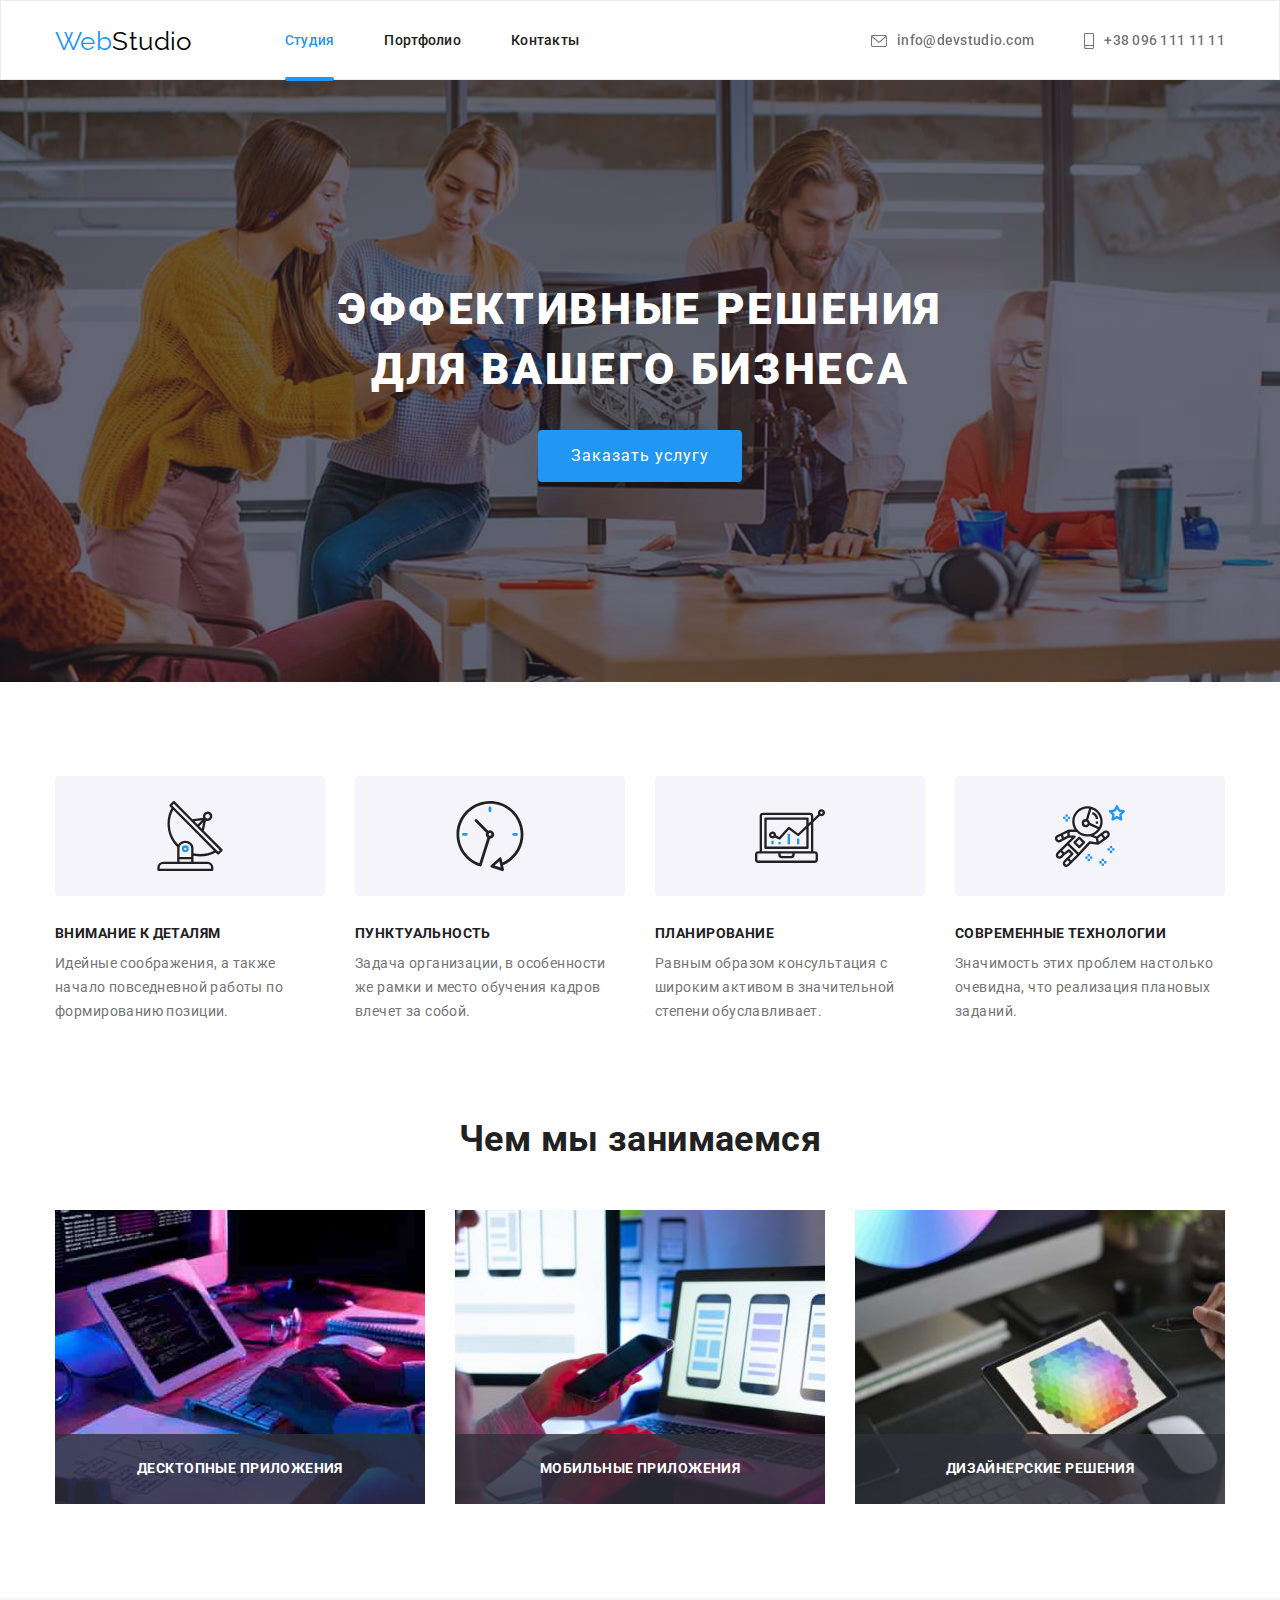
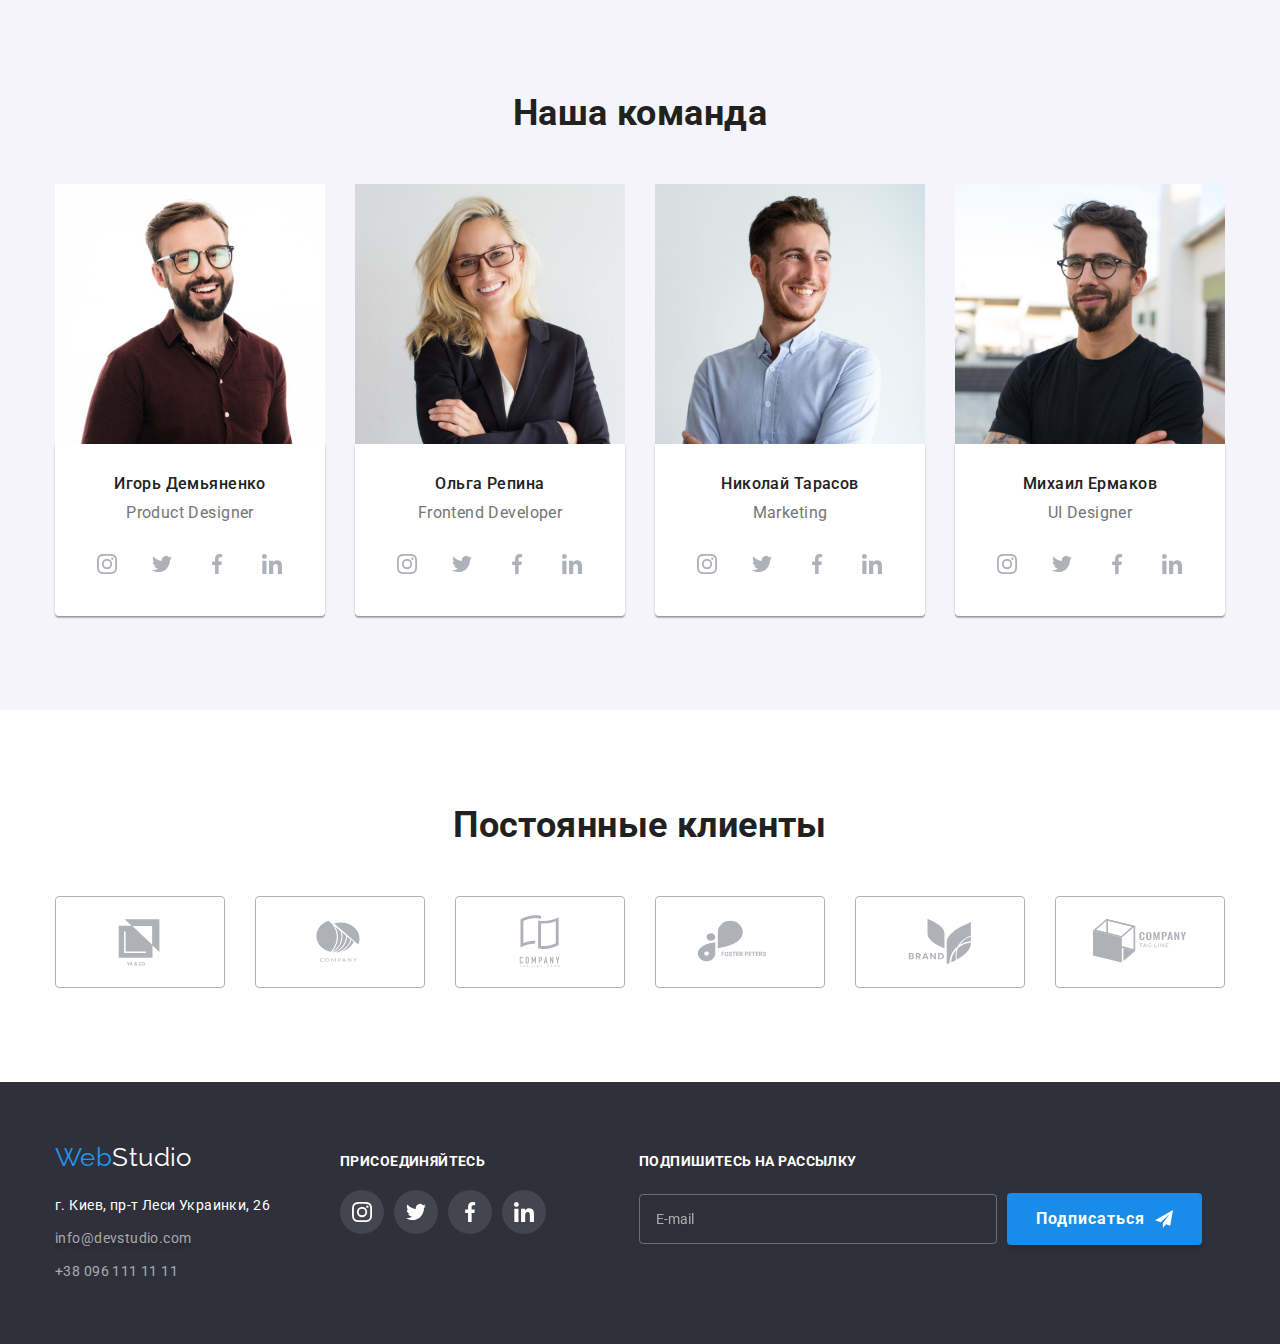
==== commit f93dde9b: "Add-form" ====
--- a/index.html
+++ b/index.html
@@ -80,7 +80,7 @@
             <label for="agreement-conditions">Соглашаюсь с рассылкой и принимаю <a href="" class="checkbox-link">Условия договора</a> </label>
           </div>
 
-          <button class="button-modal" type="submit">Отправить</button>
+          <button class="buttun submit" type="submit">Отправить</button>
         </form>
       </div>
     </div>
@@ -325,13 +325,13 @@
         </ul>
       </div>
       <form class="form-footer js-speaker-form">
-        <b>Подпишитесь на рассылку</b>
+        <b class="form-text">Подпишитесь на рассылку</b>
         <div class="grup">
           <div class="form-field">
-            <input type="email" name="email" id="email">
-          </div>
-          <button class="button" type="submit">Подписаться
-            <svg class="svg-social-network">
+            <input type="email" name="email" id="email" placeholder="E-mail">
+          </div>
+          <button class="buttun submit" type="submit">Подписаться
+            <svg class="svg-send">
               <use href="./images/icon.svg#icon-send"></use>
             </svg>
           </button>          
--- a/css/styles.css
+++ b/css/styles.css
@@ -610,9 +610,51 @@
 .link-linkedin:focus {
   background-color: var(--accent-color);
 }
+.footer .form-footer {
+  margin-left: 93px;
+}
+.footer .form-text {
+  line-height: 1.142;
+  text-transform: uppercase;
+
+  color: var(--primary-background-color);
+}
 .footer .grup {
   display: flex;
-  align-items: center;
+  align-items: baseline;
+}
+.form-footer .form-field {
+  margin-top: 20px;
+}
+.form-footer .form-field input {
+  width: 358px;
+  height: 50px;
+  padding: 15px 0 15px 16px;
+
+  line-height: 1.25;
+  color: rgba(255, 255, 255, 0.6);
+
+  background-color: inherit;
+  border: 1px solid rgba(255, 255, 255, 0.3);
+  filter: drop-shadow(0px 4px 4px rgba(0, 0, 0, 0.15));
+  border-radius: 4px;
+}
+.form-footer .form-field input::placeholder {
+  line-height: 1.25;
+  color: rgba(255, 255, 255, 0.6);
+}
+.footer .grup .buttun.submit {
+  display: flex;
+  align-items: center;
+  text-align: center;
+
+  padding: 10px 28px;
+  margin-left: 10px;
+}
+.footer .svg-send {
+  width: 18px;
+  height: 18px;
+  margin-left: 10px;
 }
 
 /*========END Footer==============*/
@@ -681,6 +723,8 @@
 textarea {
   padding: 12px 16px;
   resize: none;
+  border: 1px solid rgba(33, 33, 33, 0.2);
+  border-radius: 4px;
 }
 .form-field {
   display: flex;
@@ -744,16 +788,13 @@
   display: none;
 }
 
-.button-modal {
+.buttun.submit {
   display: inline-block;
-  cursor: pointer;
   padding: 10px 55px 10px 55px;
   font-weight: bold;
-  font-size: 16px;
   line-height: 1.875;
   letter-spacing: 0.06em;
   color: var(--primary-background-color);
   background: var(--accent-secondary-color);
   box-shadow: 0px 4px 4px rgba(0, 0, 0, 0.15);
-  border-radius: 4px;
-}
+}
